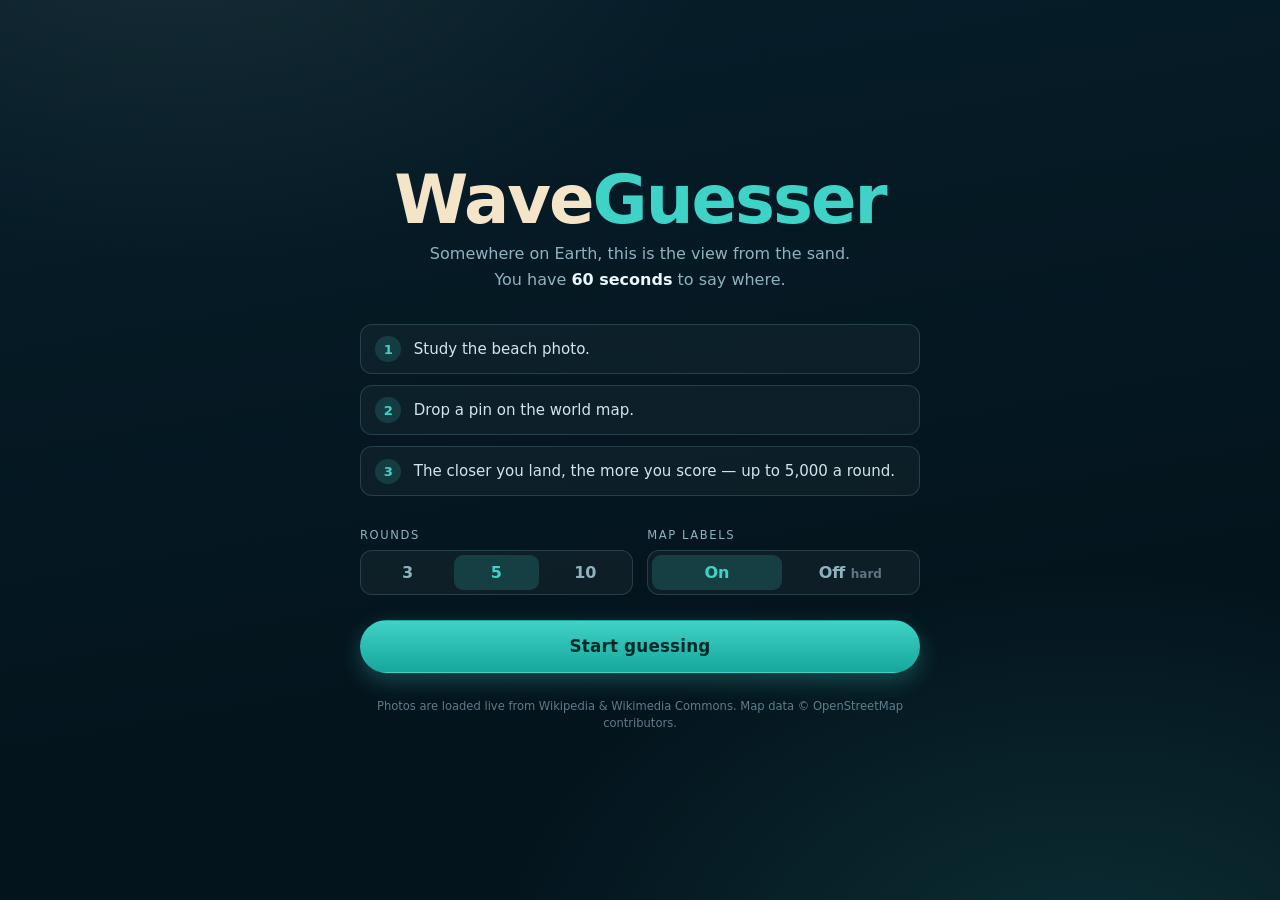
==== index.html @ 9c3c90b6 "Add Wave Guesser, a beach geo-guessing game A static site that shows a photo of a beach somewhere in" ====
<!doctype html>
<html lang="en">
<head>
<meta charset="utf-8">
<meta name="viewport" content="width=device-width, initial-scale=1, viewport-fit=cover">
<title>Wave Guesser — guess the beach</title>
<meta name="description" content="A geo-guessing game for beaches. You get a photo of a beach somewhere in the world and 60 seconds to drop a pin on the map.">
<meta name="theme-color" content="#04141d">
<link rel="icon" href="data:image/svg+xml,<svg xmlns='http://www.w3.org/2000/svg' viewBox='0 0 100 100'><text y='.9em' font-size='90'>🏖️</text></svg>">
<link rel="stylesheet" href="vendor/leaflet/leaflet.css">
<link rel="stylesheet" href="assets/css/style.css">
</head>
<body>

<!-- ─────────────────────────  START  ───────────────────────── -->
<section class="screen screen--start is-active" id="screen-start">
  <div class="start-card">
    <h1 class="logo">Wave<span>Guesser</span></h1>
    <p class="tagline">Somewhere on Earth, this is the view from the sand.<br>You have <strong>60 seconds</strong> to say where.</p>

    <ol class="how">
      <li><span>1</span> Study the beach photo.</li>
      <li><span>2</span> Drop a pin on the world map.</li>
      <li><span>3</span> The closer you land, the more you score — up to 5,000 a round.</li>
    </ol>

    <div class="options">
      <fieldset class="opt">
        <legend>Rounds</legend>
        <div class="segmented" role="radiogroup" aria-label="Number of rounds">
          <button type="button" role="radio" class="seg" data-rounds="3">3</button>
          <button type="button" role="radio" class="seg is-on" data-rounds="5" aria-checked="true">5</button>
          <button type="button" role="radio" class="seg" data-rounds="10">10</button>
        </div>
      </fieldset>

      <fieldset class="opt">
        <legend>Map labels</legend>
        <div class="segmented" role="radiogroup" aria-label="Map difficulty">
          <button type="button" role="radio" class="seg is-on" data-labels="on" aria-checked="true">On</button>
          <button type="button" role="radio" class="seg" data-labels="off">Off <em>hard</em></button>
        </div>
      </fieldset>
    </div>

    <button class="btn btn--primary btn--big" id="btn-play">Start guessing</button>
    <p class="best" id="best-line" hidden></p>
    <p class="credit-note">Photos are loaded live from Wikipedia &amp; Wikimedia Commons. Map data © OpenStreetMap contributors.</p>
  </div>
</section>

<!-- ────────────────────────  LOADING  ──────────────────────── -->
<section class="screen screen--loading" id="screen-loading">
  <div class="loading-card">
    <div class="waves" aria-hidden="true"><span></span><span></span><span></span></div>
    <h2 id="loading-title">Scouting beaches…</h2>
    <div class="bar"><div class="bar__fill" id="load-bar"></div></div>
    <p class="muted" id="load-status">Contacting Wikimedia…</p>
    <button class="btn btn--ghost" id="btn-load-cancel">Cancel</button>
  </div>
</section>

<!-- ──────────────────────────  PLAY  ───────────────────────── -->
<section class="screen screen--play" id="screen-play">
  <div class="stage">
    <img class="stage__img" id="photo" alt="Photograph of a beach you have to identify">
    <div class="stage__scrim"></div>

    <div class="photo-nav" id="photo-nav" hidden>
      <button class="iconbtn" id="photo-prev" aria-label="Previous photo of this beach">‹</button>
      <span id="photo-count">1 / 1</span>
      <button class="iconbtn" id="photo-next" aria-label="Next photo of this beach">›</button>
    </div>

    <p class="photo-credit" id="photo-credit"></p>
  </div>

  <header class="hud">
    <div class="hud__pill" id="round-pill">Round 1 / 5</div>
    <div class="timer" id="timer" role="timer" aria-live="off">
      <svg viewBox="0 0 44 44" aria-hidden="true">
        <circle class="timer__track" cx="22" cy="22" r="19"></circle>
        <circle class="timer__ring" id="timer-ring" cx="22" cy="22" r="19"></circle>
      </svg>
      <span id="timer-num">60</span>
    </div>
    <div class="hud__pill hud__pill--score">Score <b id="score-total">0</b></div>
  </header>

  <div class="mappanel" id="mappanel">
    <button class="mappanel__grip" id="map-toggle" aria-label="Expand map" aria-expanded="false"></button>
    <div class="mappanel__map" id="guess-map"></div>
    <div class="mappanel__foot">
      <p class="hint" id="guess-hint">Click the map to place your pin</p>
      <button class="btn btn--primary" id="btn-guess" disabled>Guess</button>
    </div>
  </div>
</section>

<!-- ─────────────────────────  REVEAL  ──────────────────────── -->
<section class="screen screen--reveal" id="screen-reveal">
  <div class="reveal-map" id="result-map"></div>
  <div class="reveal-card">
    <div class="reveal-head">
      <p class="reveal-eyebrow" id="reveal-eyebrow">Round 1</p>
      <h2 id="reveal-name">Beach</h2>
      <p class="reveal-country" id="reveal-country"></p>
    </div>
    <img class="reveal-thumb" id="reveal-thumb" alt="" hidden>
    <div class="reveal-stats">
      <div><b id="reveal-points">0</b><span>points</span></div>
      <div><b id="reveal-distance">—</b><span>away</span></div>
    </div>
    <p class="reveal-fact" id="reveal-fact"></p>
    <p class="reveal-credit" id="reveal-credit"></p>
    <button class="btn btn--primary btn--big" id="btn-next">Next round</button>
  </div>
</section>

<!-- ─────────────────────────  FINAL  ───────────────────────── -->
<section class="screen screen--final" id="screen-final">
  <div class="final-card">
    <p class="reveal-eyebrow">Final score</p>
    <h2 class="final-score"><b id="final-points">0</b><span id="final-max">/ 25,000</span></h2>
    <p class="final-rank" id="final-rank"></p>
    <ul class="breakdown" id="breakdown"></ul>
    <div class="final-actions">
      <button class="btn btn--primary btn--big" id="btn-again">Play again</button>
      <button class="btn btn--ghost" id="btn-home">Change settings</button>
    </div>
  </div>
</section>

<!-- ─────────────────────────  ERROR  ───────────────────────── -->
<div class="toast" id="toast" hidden></div>

<script src="vendor/leaflet/leaflet.js"></script>
<script src="assets/js/beaches.js"></script>
<script src="assets/js/photos.js"></script>
<script src="assets/js/game.js"></script>
</body>
</html>
---- vendor/leaflet/leaflet.css ----
/* required styles */

.leaflet-pane,
.leaflet-tile,
.leaflet-marker-icon,
.leaflet-marker-shadow,
.leaflet-tile-container,
.leaflet-pane > svg,
.leaflet-pane > canvas,
.leaflet-zoom-box,
.leaflet-image-layer,
.leaflet-layer {
	position: absolute;
	left: 0;
	top: 0;
	}
.leaflet-container {
	overflow: hidden;
	}
.leaflet-tile,
.leaflet-marker-icon,
.leaflet-marker-shadow {
	-webkit-user-select: none;
	   -moz-user-select: none;
	        user-select: none;
	  -webkit-user-drag: none;
	}
/* Prevents IE11 from highlighting tiles in blue */
.leaflet-tile::selection {
	background: transparent;
}
/* Safari renders non-retina tile on retina better with this, but Chrome is worse */
.leaflet-safari .leaflet-tile {
	image-rendering: -webkit-optimize-contrast;
	}
/* hack that prevents hw layers "stretching" when loading new tiles */
.leaflet-safari .leaflet-tile-container {
	width: 1600px;
	height: 1600px;
	-webkit-transform-origin: 0 0;
	}
.leaflet-marker-icon,
.leaflet-marker-shadow {
	display: block;
	}
/* .leaflet-container svg: reset svg max-width decleration shipped in Joomla! (joomla.org) 3.x */
/* .leaflet-container img: map is broken in FF if you have max-width: 100% on tiles */
.leaflet-container .leaflet-overlay-pane svg {
	max-width: none !important;
	max-height: none !important;
	}
.leaflet-container .leaflet-marker-pane img,
.leaflet-container .leaflet-shadow-pane img,
.leaflet-container .leaflet-tile-pane img,
.leaflet-container img.leaflet-image-layer,
.leaflet-container .leaflet-tile {
	max-width: none !important;
	max-height: none !important;
	width: auto;
	padding: 0;
	}

.leaflet-container img.leaflet-tile {
	/* See: https://bugs.chromium.org/p/chromium/issues/detail?id=600120 */
	mix-blend-mode: plus-lighter;
}

.leaflet-container.leaflet-touch-zoom {
	-ms-touch-action: pan-x pan-y;
	touch-action: pan-x pan-y;
	}
.leaflet-container.leaflet-touch-drag {
	-ms-touch-action: pinch-zoom;
	/* Fallback for FF which doesn't support pinch-zoom */
	touch-action: none;
	touch-action: pinch-zoom;
}
.leaflet-container.leaflet-touch-drag.leaflet-touch-zoom {
	-ms-touch-action: none;
	touch-action: none;
}
.leaflet-container {
	-webkit-tap-highlight-color: transparent;
}
.leaflet-container a {
	-webkit-tap-highlight-color: rgba(51, 181, 229, 0.4);
}
.leaflet-tile {
	filter: inherit;
	visibility: hidden;
	}
.leaflet-tile-loaded {
	visibility: inherit;
	}
.leaflet-zoom-box {
	width: 0;
	height: 0;
	-moz-box-sizing: border-box;
	     box-sizing: border-box;
	z-index: 800;
	}
/* workaround for https://bugzilla.mozilla.org/show_bug.cgi?id=888319 */
.leaflet-overlay-pane svg {
	-moz-user-select: none;
	}

.leaflet-pane         { z-index: 400; }

.leaflet-tile-pane    { z-index: 200; }
.leaflet-overlay-pane { z-index: 400; }
.leaflet-shadow-pane  { z-index: 500; }
.leaflet-marker-pane  { z-index: 600; }
.leaflet-tooltip-pane   { z-index: 650; }
.leaflet-popup-pane   { z-index: 700; }

.leaflet-map-pane canvas { z-index: 100; }
.leaflet-map-pane svg    { z-index: 200; }

.leaflet-vml-shape {
	width: 1px;
	height: 1px;
	}
.lvml {
	behavior: url(#default#VML);
	display: inline-block;
	position: absolute;
	}


/* control positioning */

.leaflet-control {
	position: relative;
	z-index: 800;
	pointer-events: visiblePainted; /* IE 9-10 doesn't have auto */
	pointer-events: auto;
	}
.leaflet-top,
.leaflet-bottom {
	position: absolute;
	z-index: 1000;
	pointer-events: none;
	}
.leaflet-top {
	top: 0;
	}
.leaflet-right {
	right: 0;
	}
.leaflet-bottom {
	bottom: 0;
	}
.leaflet-left {
	left: 0;
	}
.leaflet-control {
	float: left;
	clear: both;
	}
.leaflet-right .leaflet-control {
	float: right;
	}
.leaflet-top .leaflet-control {
	margin-top: 10px;
	}
.leaflet-bottom .leaflet-control {
	margin-bottom: 10px;
	}
.leaflet-left .leaflet-control {
	margin-left: 10px;
	}
.leaflet-right .leaflet-control {
	margin-right: 10px;
	}


/* zoom and fade animations */

.leaflet-fade-anim .leaflet-popup {
	opacity: 0;
	-webkit-transition: opacity 0.2s linear;
	   -moz-transition: opacity 0.2s linear;
	        transition: opacity 0.2s linear;
	}
.leaflet-fade-anim .leaflet-map-pane .leaflet-popup {
	opacity: 1;
	}
.leaflet-zoom-animated {
	-webkit-transform-origin: 0 0;
	    -ms-transform-origin: 0 0;
	        transform-origin: 0 0;
	}
svg.leaflet-zoom-animated {
	will-change: transform;
}

.leaflet-zoom-anim .leaflet-zoom-animated {
	-webkit-transition: -webkit-transform 0.25s cubic-bezier(0,0,0.25,1);
	   -moz-transition:    -moz-transform 0.25s cubic-bezier(0,0,0.25,1);
	        transition:         transform 0.25s cubic-bezier(0,0,0.25,1);
	}
.leaflet-zoom-anim .leaflet-tile,
.leaflet-pan-anim .leaflet-tile {
	-webkit-transition: none;
	   -moz-transition: none;
	        transition: none;
	}

.leaflet-zoom-anim .leaflet-zoom-hide {
	visibility: hidden;
	}


/* cursors */

.leaflet-interactive {
	cursor: pointer;
	}
.leaflet-grab {
	cursor: -webkit-grab;
	cursor:    -moz-grab;
	cursor:         grab;
	}
.leaflet-crosshair,
.leaflet-crosshair .leaflet-interactive {
	cursor: crosshair;
	}
.leaflet-popup-pane,
.leaflet-control {
	cursor: auto;
	}
.leaflet-dragging .leaflet-grab,
.leaflet-dragging .leaflet-grab .leaflet-interactive,
.leaflet-dragging .leaflet-marker-draggable {
	cursor: move;
	cursor: -webkit-grabbing;
	cursor:    -moz-grabbing;
	cursor:         grabbing;
	}

/* marker & overlays interactivity */
.leaflet-marker-icon,
.leaflet-marker-shadow,
.leaflet-image-layer,
.leaflet-pane > svg path,
.leaflet-tile-container {
	pointer-events: none;
	}

.leaflet-marker-icon.leaflet-interactive,
.leaflet-image-layer.leaflet-interactive,
.leaflet-pane > svg path.leaflet-interactive,
svg.leaflet-image-layer.leaflet-interactive path {
	pointer-events: visiblePainted; /* IE 9-10 doesn't have auto */
	pointer-events: auto;
	}

/* visual tweaks */

.leaflet-container {
	background: #ddd;
	outline-offset: 1px;
	}
.leaflet-container a {
	color: #0078A8;
	}
.leaflet-zoom-box {
	border: 2px dotted #38f;
	background: rgba(255,255,255,0.5);
	}


/* general typography */
.leaflet-container {
	font-family: "Helvetica Neue", Arial, Helvetica, sans-serif;
	font-size: 12px;
	font-size: 0.75rem;
	line-height: 1.5;
	}


/* general toolbar styles */

.leaflet-bar {
	box-shadow: 0 1px 5px rgba(0,0,0,0.65);
	border-radius: 4px;
	}
.leaflet-bar a {
	background-color: #fff;
	border-bottom: 1px solid #ccc;
	width: 26px;
	height: 26px;
	line-height: 26px;
	display: block;
	text-align: center;
	text-decoration: none;
	color: black;
	}
.leaflet-bar a,
.leaflet-control-layers-toggle {
	background-position: 50% 50%;
	background-repeat: no-repeat;
	display: block;
	}
.leaflet-bar a:hover,
.leaflet-bar a:focus {
	background-color: #f4f4f4;
	}
.leaflet-bar a:first-child {
	border-top-left-radius: 4px;
	border-top-right-radius: 4px;
	}
.leaflet-bar a:last-child {
	border-bottom-left-radius: 4px;
	border-bottom-right-radius: 4px;
	border-bottom: none;
	}
.leaflet-bar a.leaflet-disabled {
	cursor: default;
	background-color: #f4f4f4;
	color: #bbb;
	}

.leaflet-touch .leaflet-bar a {
	width: 30px;
	height: 30px;
	line-height: 30px;
	}
.leaflet-touch .leaflet-bar a:first-child {
	border-top-left-radius: 2px;
	border-top-right-radius: 2px;
	}
.leaflet-touch .leaflet-bar a:last-child {
	border-bottom-left-radius: 2px;
	border-bottom-right-radius: 2px;
	}

/* zoom control */

.leaflet-control-zoom-in,
.leaflet-control-zoom-out {
	font: bold 18px 'Lucida Console', Monaco, monospace;
	text-indent: 1px;
	}

.leaflet-touch .leaflet-control-zoom-in, .leaflet-touch .leaflet-control-zoom-out  {
	font-size: 22px;
	}


/* layers control */

.leaflet-control-layers {
	box-shadow: 0 1px 5px rgba(0,0,0,0.4);
	background: #fff;
	border-radius: 5px;
	}
.leaflet-control-layers-toggle {
	background-image: url(images/layers.png);
	width: 36px;
	height: 36px;
	}
.leaflet-retina .leaflet-control-layers-toggle {
	background-image: url(images/layers-2x.png);
	background-size: 26px 26px;
	}
.leaflet-touch .leaflet-control-layers-toggle {
	width: 44px;
	height: 44px;
	}
.leaflet-control-layers .leaflet-control-layers-list,
.leaflet-control-layers-expanded .leaflet-control-layers-toggle {
	display: none;
	}
.leaflet-control-layers-expanded .leaflet-control-layers-list {
	display: block;
	position: relative;
	}
.leaflet-control-layers-expanded {
	padding: 6px 10px 6px 6px;
	color: #333;
	background: #fff;
	}
.leaflet-control-layers-scrollbar {
	overflow-y: scroll;
	overflow-x: hidden;
	padding-right: 5px;
	}
.leaflet-control-layers-selector {
	margin-top: 2px;
	position: relative;
	top: 1px;
	}
.leaflet-control-layers label {
	display: block;
	font-size: 13px;
	font-size: 1.08333em;
	}
.leaflet-control-layers-separator {
	height: 0;
	border-top: 1px solid #ddd;
	margin: 5px -10px 5px -6px;
	}

/* Default icon URLs */
.leaflet-default-icon-path { /* used only in path-guessing heuristic, see L.Icon.Default */
	background-image: url(images/marker-icon.png);
	}


/* attribution and scale controls */

.leaflet-container .leaflet-control-attribution {
	background: #fff;
	background: rgba(255, 255, 255, 0.8);
	margin: 0;
	}
.leaflet-control-attribution,
.leaflet-control-scale-line {
	padding: 0 5px;
	color: #333;
	line-height: 1.4;
	}
.leaflet-control-attribution a {
	text-decoration: none;
	}
.leaflet-control-attribution a:hover,
.leaflet-control-attribution a:focus {
	text-decoration: underline;
	}
.leaflet-attribution-flag {
	display: inline !important;
	vertical-align: baseline !important;
	width: 1em;
	height: 0.6669em;
	}
.leaflet-left .leaflet-control-scale {
	margin-left: 5px;
	}
.leaflet-bottom .leaflet-control-scale {
	margin-bottom: 5px;
	}
.leaflet-control-scale-line {
	border: 2px solid #777;
	border-top: none;
	line-height: 1.1;
	padding: 2px 5px 1px;
	white-space: nowrap;
	-moz-box-sizing: border-box;
	     box-sizing: border-box;
	background: rgba(255, 255, 255, 0.8);
	text-shadow: 1px 1px #fff;
	}
.leaflet-control-scale-line:not(:first-child) {
	border-top: 2px solid #777;
	border-bottom: none;
	margin-top: -2px;
	}
.leaflet-control-scale-line:not(:first-child):not(:last-child) {
	border-bottom: 2px solid #777;
	}

.leaflet-touch .leaflet-control-attribution,
.leaflet-touch .leaflet-control-layers,
.leaflet-touch .leaflet-bar {
	box-shadow: none;
	}
.leaflet-touch .leaflet-control-layers,
.leaflet-touch .leaflet-bar {
	border: 2px solid rgba(0,0,0,0.2);
	background-clip: padding-box;
	}


/* popup */

.leaflet-popup {
	position: absolute;
	text-align: center;
	margin-bottom: 20px;
	}
.leaflet-popup-content-wrapper {
	padding: 1px;
	text-align: left;
	border-radius: 12px;
	}
.leaflet-popup-content {
	margin: 13px 24px 13px 20px;
	line-height: 1.3;
	font-size: 13px;
	font-size: 1.08333em;
	min-height: 1px;
	}
.leaflet-popup-content p {
	margin: 17px 0;
	margin: 1.3em 0;
	}
.leaflet-popup-tip-container {
	width: 40px;
	height: 20px;
	position: absolute;
	left: 50%;
	margin-top: -1px;
	margin-left: -20px;
	overflow: hidden;
	pointer-events: none;
	}
.leaflet-popup-tip {
	width: 17px;
	height: 17px;
	padding: 1px;

	margin: -10px auto 0;
	pointer-events: auto;

	-webkit-transform: rotate(45deg);
	   -moz-transform: rotate(45deg);
	    -ms-transform: rotate(45deg);
	        transform: rotate(45deg);
	}
.leaflet-popup-content-wrapper,
.leaflet-popup-tip {
	background: white;
	color: #333;
	box-shadow: 0 3px 14px rgba(0,0,0,0.4);
	}
.leaflet-container a.leaflet-popup-close-button {
	position: absolute;
	top: 0;
	right: 0;
	border: none;
	text-align: center;
	width: 24px;
	height: 24px;
	font: 16px/24px Tahoma, Verdana, sans-serif;
	color: #757575;
	text-decoration: none;
	background: transparent;
	}
.leaflet-container a.leaflet-popup-close-button:hover,
.leaflet-container a.leaflet-popup-close-button:focus {
	color: #585858;
	}
.leaflet-popup-scrolled {
	overflow: auto;
	}

.leaflet-oldie .leaflet-popup-content-wrapper {
	-ms-zoom: 1;
	}
.leaflet-oldie .leaflet-popup-tip {
	width: 24px;
	margin: 0 auto;

	-ms-filter: "progid:DXImageTransform.Microsoft.Matrix(M11=0.70710678, M12=0.70710678, M21=-0.70710678, M22=0.70710678)";
	filter: progid:DXImageTransform.Microsoft.Matrix(M11=0.70710678, M12=0.70710678, M21=-0.70710678, M22=0.70710678);
	}

.leaflet-oldie .leaflet-control-zoom,
.leaflet-oldie .leaflet-control-layers,
.leaflet-oldie .leaflet-popup-content-wrapper,
.leaflet-oldie .leaflet-popup-tip {
	border: 1px solid #999;
	}


/* div icon */

.leaflet-div-icon {
	background: #fff;
	border: 1px solid #666;
	}


/* Tooltip */
/* Base styles for the element that has a tooltip */
.leaflet-tooltip {
	position: absolute;
	padding: 6px;
	background-color: #fff;
	border: 1px solid #fff;
	border-radius: 3px;
	color: #222;
	white-space: nowrap;
	-webkit-user-select: none;
	-moz-user-select: none;
	-ms-user-select: none;
	user-select: none;
	pointer-events: none;
	box-shadow: 0 1px 3px rgba(0,0,0,0.4);
	}
.leaflet-tooltip.leaflet-interactive {
	cursor: pointer;
	pointer-events: auto;
	}
.leaflet-tooltip-top:before,
.leaflet-tooltip-bottom:before,
.leaflet-tooltip-left:before,
.leaflet-tooltip-right:before {
	position: absolute;
	pointer-events: none;
	border: 6px solid transparent;
	background: transparent;
	content: "";
	}

/* Directions */

.leaflet-tooltip-bottom {
	margin-top: 6px;
}
.leaflet-tooltip-top {
	margin-top: -6px;
}
.leaflet-tooltip-bottom:before,
.leaflet-tooltip-top:before {
	left: 50%;
	margin-left: -6px;
	}
.leaflet-tooltip-top:before {
	bottom: 0;
	margin-bottom: -12px;
	border-top-color: #fff;
	}
.leaflet-tooltip-bottom:before {
	top: 0;
	margin-top: -12px;
	margin-left: -6px;
	border-bottom-color: #fff;
	}
.leaflet-tooltip-left {
	margin-left: -6px;
}
.leaflet-tooltip-right {
	margin-left: 6px;
}
.leaflet-tooltip-left:before,
.leaflet-tooltip-right:before {
	top: 50%;
	margin-top: -6px;
	}
.leaflet-tooltip-left:before {
	right: 0;
	margin-right: -12px;
	border-left-color: #fff;
	}
.leaflet-tooltip-right:before {
	left: 0;
	margin-left: -12px;
	border-right-color: #fff;
	}

/* Printing */

@media print {
	/* Prevent printers from removing background-images of controls. */
	.leaflet-control {
		-webkit-print-color-adjust: exact;
		print-color-adjust: exact;
		}
	}
---- assets/css/style.css ----
/* ============================================================
   Wave Guesser
   ============================================================ */

:root {
  --deep:        #04141d;
  --deep-2:      #08212e;
  --panel:       rgba(6, 26, 36, 0.82);
  --panel-solid: #0a2634;
  --line:        rgba(148, 214, 226, 0.18);
  --sand:        #f4e4c8;
  --foam:        #eaf7fa;
  --surf:        #3fd2c7;
  --surf-deep:   #17a79c;
  --coral:       #ff7a59;
  --amber:       #ffc24b;
  --muted:       #8fb2bf;

  --radius:      16px;
  --shadow:      0 18px 48px rgba(0, 0, 0, 0.45);
  --font:        "Avenir Next", "Segoe UI", system-ui, -apple-system, sans-serif;
}

* { box-sizing: border-box; }

html, body {
  height: 100%;
  margin: 0;
  background: var(--deep);
  color: var(--foam);
  font-family: var(--font);
  -webkit-font-smoothing: antialiased;
  overscroll-behavior: none;
}

button { font: inherit; color: inherit; }

/* ---------- screens ---------- */

.screen {
  position: fixed;
  inset: 0;
  display: none;
  overflow: hidden;
}
.screen.is-active { display: block; }
.screen--start.is-active,
.screen--loading.is-active,
.screen--final.is-active { display: grid; place-items: center; overflow-y: auto; }

/* ---------- shared bits ---------- */

.btn {
  border: 1px solid transparent;
  border-radius: 999px;
  padding: 0.7rem 1.4rem;
  font-weight: 650;
  letter-spacing: 0.01em;
  cursor: pointer;
  transition: transform 0.12s ease, background 0.18s ease, opacity 0.18s ease;
}
.btn:active { transform: translateY(1px) scale(0.99); }
.btn--primary {
  background: linear-gradient(180deg, var(--surf), var(--surf-deep));
  color: #032a2a;
  box-shadow: 0 8px 22px rgba(63, 210, 199, 0.28);
}
.btn--primary:disabled {
  background: rgba(143, 178, 191, 0.18);
  color: var(--muted);
  box-shadow: none;
  cursor: not-allowed;
}
.btn--ghost {
  background: transparent;
  border-color: var(--line);
  color: var(--muted);
}
.btn--ghost:hover { color: var(--foam); border-color: var(--surf); }
.btn--big { padding: 0.95rem 2.2rem; font-size: 1.05rem; width: 100%; }

.muted { color: var(--muted); }

.reveal-eyebrow {
  margin: 0;
  text-transform: uppercase;
  letter-spacing: 0.16em;
  font-size: 0.7rem;
  color: var(--surf);
  font-weight: 700;
}

/* ============================================================
   START
   ============================================================ */

.screen--start {
  background:
    radial-gradient(900px 600px at 15% -10%, rgba(244, 228, 200, 0.07) 0%, transparent 60%),
    radial-gradient(1000px 700px at 85% 110%, rgba(63, 210, 199, 0.14) 0%, transparent 60%),
    linear-gradient(170deg, #061e2a, var(--deep) 70%);
  padding: 2rem 1.25rem;
}

.start-card {
  width: min(560px, 100%);
  text-align: center;
}

.logo {
  margin: 0 0 0.4rem;
  font-size: clamp(2.6rem, 9vw, 4.2rem);
  font-weight: 800;
  letter-spacing: -0.03em;
  line-height: 1;
  color: var(--sand);
}
.logo span { color: var(--surf); }

.tagline {
  margin: 0 0 2rem;
  color: var(--muted);
  line-height: 1.6;
}
.tagline strong { color: var(--foam); }

.how {
  list-style: none;
  margin: 0 0 2rem;
  padding: 0;
  text-align: left;
  display: grid;
  gap: 0.7rem;
}
.how li {
  display: flex;
  align-items: center;
  gap: 0.8rem;
  background: rgba(255, 255, 255, 0.035);
  border: 1px solid var(--line);
  border-radius: 12px;
  padding: 0.7rem 0.9rem;
  font-size: 0.94rem;
  color: #cfe6ec;
}
.how span {
  flex: 0 0 1.6rem;
  height: 1.6rem;
  display: grid;
  place-items: center;
  border-radius: 50%;
  background: rgba(63, 210, 199, 0.16);
  color: var(--surf);
  font-weight: 700;
  font-size: 0.82rem;
}

.options {
  display: flex;
  gap: 0.9rem;
  margin-bottom: 1.6rem;
  flex-wrap: wrap;
}
.opt {
  flex: 1 1 180px;
  border: 0;
  padding: 0;
  margin: 0;
  text-align: left;
}
.opt legend {
  padding: 0 0 0.45rem;
  font-size: 0.72rem;
  text-transform: uppercase;
  letter-spacing: 0.14em;
  color: var(--muted);
}
.segmented {
  display: flex;
  background: rgba(255, 255, 255, 0.04);
  border: 1px solid var(--line);
  border-radius: 12px;
  padding: 4px;
  gap: 4px;
}
.seg {
  flex: 1;
  border: 0;
  background: transparent;
  color: var(--muted);
  border-radius: 9px;
  padding: 0.5rem 0.3rem;
  cursor: pointer;
  font-weight: 650;
  transition: background 0.15s, color 0.15s;
}
.seg em { font-style: normal; opacity: 0.6; font-size: 0.75em; }
.seg:hover { color: var(--foam); }
.seg.is-on {
  background: rgba(63, 210, 199, 0.18);
  color: var(--surf);
}

.best { margin: 1rem 0 0; color: var(--sand); font-size: 0.9rem; }
.credit-note {
  margin: 1.6rem 0 0;
  font-size: 0.72rem;
  color: rgba(143, 178, 191, 0.65);
  line-height: 1.5;
}

/* ============================================================
   LOADING
   ============================================================ */

.screen--loading { background: linear-gradient(170deg, #061e2a, var(--deep) 70%); }
.loading-card { width: min(420px, 88vw); text-align: center; }
.loading-card h2 { margin: 1.4rem 0 1.2rem; font-weight: 650; font-size: 1.3rem; }

.waves { display: flex; justify-content: center; gap: 8px; height: 34px; align-items: flex-end; }
.waves span {
  width: 8px;
  border-radius: 4px;
  background: var(--surf);
  animation: swell 1.1s ease-in-out infinite;
}
.waves span:nth-child(2) { animation-delay: 0.15s; background: var(--sand); }
.waves span:nth-child(3) { animation-delay: 0.3s; }
@keyframes swell { 0%, 100% { height: 10px; opacity: 0.5; } 50% { height: 32px; opacity: 1; } }

.bar {
  height: 6px;
  border-radius: 3px;
  background: rgba(255, 255, 255, 0.08);
  overflow: hidden;
}
.bar__fill {
  height: 100%;
  width: 0%;
  border-radius: 3px;
  background: linear-gradient(90deg, var(--surf), var(--sand));
  transition: width 0.35s ease;
}
#load-status { margin: 0.8rem 0 1.6rem; font-size: 0.85rem; min-height: 1.2em; }

/* ============================================================
   PLAY
   ============================================================ */

.stage { position: absolute; inset: 0; background: #000; }
.stage__img {
  width: 100%;
  height: 100%;
  object-fit: cover;
  display: block;
  animation: fade 0.5s ease;
}
@keyframes fade { from { opacity: 0; } to { opacity: 1; } }
.stage__scrim {
  position: absolute;
  inset: 0;
  pointer-events: none;
  background:
    linear-gradient(180deg, rgba(4, 20, 29, 0.75) 0%, transparent 22%),
    linear-gradient(0deg, rgba(4, 20, 29, 0.7) 0%, transparent 26%);
}

.photo-credit {
  position: absolute;
  left: 1rem;
  bottom: 0.85rem;
  margin: 0;
  max-width: min(46ch, 34vw);
  font-size: 0.68rem;
  line-height: 1.45;
  color: rgba(234, 247, 250, 0.62);
  text-shadow: 0 1px 3px rgba(0, 0, 0, 0.8);
}
.photo-credit a { color: inherit; }

.photo-nav {
  position: absolute;
  left: 50%;
  bottom: 1.1rem;
  transform: translateX(-50%);
  display: flex;
  align-items: center;
  gap: 0.4rem;
  background: var(--panel);
  backdrop-filter: blur(10px);
  border: 1px solid var(--line);
  border-radius: 999px;
  padding: 0.25rem 0.5rem;
  font-size: 0.78rem;
  color: var(--muted);
}
.iconbtn {
  border: 0;
  background: transparent;
  color: var(--foam);
  cursor: pointer;
  font-size: 1.2rem;
  line-height: 1;
  padding: 0.2rem 0.55rem;
  border-radius: 999px;
}
.iconbtn:hover { background: rgba(255, 255, 255, 0.1); }

/* ---------- HUD ---------- */

.hud {
  position: absolute;
  top: 0;
  left: 0;
  right: 0;
  padding: max(0.9rem, env(safe-area-inset-top)) 1rem 0;
  display: flex;
  align-items: flex-start;
  justify-content: space-between;
  gap: 0.6rem;
  pointer-events: none;
}
.hud__pill {
  background: var(--panel);
  backdrop-filter: blur(10px);
  border: 1px solid var(--line);
  border-radius: 999px;
  padding: 0.5rem 0.95rem;
  font-size: 0.82rem;
  font-weight: 600;
  letter-spacing: 0.02em;
  white-space: nowrap;
}
.hud__pill--score b { color: var(--sand); margin-left: 0.25rem; }

.timer {
  position: relative;
  width: 62px;
  height: 62px;
  display: grid;
  place-items: center;
  flex: 0 0 auto;
}
.timer svg { position: absolute; inset: 0; width: 100%; height: 100%; transform: rotate(-90deg); }
.timer circle { fill: rgba(6, 26, 36, 0.78); stroke-width: 3.5; }
.timer__track { stroke: rgba(148, 214, 226, 0.18); }
.timer__ring {
  fill: none;
  stroke: var(--surf);
  stroke-linecap: round;
  stroke-dasharray: 119.38;
  stroke-dashoffset: 0;
  transition: stroke-dashoffset 0.22s linear, stroke 0.4s ease;
}
.timer span {
  position: relative;
  font-variant-numeric: tabular-nums;
  font-weight: 700;
  font-size: 1.15rem;
}
.timer.is-warn .timer__ring { stroke: var(--amber); }
.timer.is-warn span { color: var(--amber); }
.timer.is-urgent .timer__ring { stroke: var(--coral); }
.timer.is-urgent span { color: var(--coral); }
.timer.is-urgent { animation: pulse 1s ease-in-out infinite; }
@keyframes pulse { 50% { transform: scale(1.08); } }

/* ---------- map panel ---------- */

.mappanel {
  position: absolute;
  right: 1rem;
  bottom: 1rem;
  width: 380px;
  height: 300px;
  background: var(--panel-solid);
  border: 1px solid var(--line);
  border-radius: var(--radius);
  box-shadow: var(--shadow);
  overflow: hidden;
  display: flex;
  flex-direction: column;
  opacity: 0.9;
  transition: width 0.28s cubic-bezier(0.2, 0.8, 0.2, 1),
              height 0.28s cubic-bezier(0.2, 0.8, 0.2, 1),
              opacity 0.2s ease;
}
.mappanel:hover,
.mappanel:focus-within,
.mappanel.is-open { opacity: 1; }
.mappanel.is-open {
  width: min(62vw, 900px);
  height: min(74vh, 680px);
}

.mappanel__grip {
  position: absolute;
  top: 6px;
  right: 6px;
  z-index: 500;
  width: 30px;
  height: 30px;
  border-radius: 8px;
  border: 1px solid var(--line);
  background: rgba(6, 26, 36, 0.9);
  cursor: pointer;
  display: grid;
  place-items: center;
}
.mappanel__grip::before {
  content: "⤢";
  font-size: 0.95rem;
  color: var(--foam);
}
.mappanel.is-open .mappanel__grip::before { content: "⤡"; }

.mappanel__map { flex: 1; min-height: 0; }

.mappanel__foot {
  display: flex;
  align-items: center;
  gap: 0.6rem;
  padding: 0.6rem 0.7rem;
  border-top: 1px solid var(--line);
  background: rgba(4, 20, 29, 0.6);
}
.hint { flex: 1; margin: 0; font-size: 0.78rem; color: var(--muted); }
.mappanel__foot .btn { padding: 0.55rem 1.3rem; }

/* ============================================================
   REVEAL
   ============================================================ */

.screen--reveal.is-active { display: grid; grid-template-columns: 1fr min(400px, 34vw); }
.reveal-map { height: 100%; background: var(--deep-2); }
.reveal-card {
  background: var(--panel-solid);
  border-left: 1px solid var(--line);
  padding: clamp(1.4rem, 3vw, 2.2rem);
  display: flex;
  flex-direction: column;
  gap: 1.1rem;
  overflow-y: auto;
}
.reveal-head h2 { margin: 0.35rem 0 0.2rem; font-size: clamp(1.5rem, 2.6vw, 2rem); line-height: 1.15; }
.reveal-country { margin: 0; color: var(--muted); font-size: 0.95rem; }

.reveal-thumb {
  width: 100%;
  aspect-ratio: 16 / 10;
  object-fit: cover;
  border-radius: 12px;
  border: 1px solid var(--line);
  display: block;
}

.reveal-stats {
  display: grid;
  grid-template-columns: 1fr 1fr;
  gap: 0.7rem;
}
.reveal-stats div {
  background: rgba(255, 255, 255, 0.04);
  border: 1px solid var(--line);
  border-radius: 12px;
  padding: 0.85rem 0.9rem;
}
.reveal-stats b {
  display: block;
  font-size: clamp(1.15rem, 2.2vw, 1.5rem);
  white-space: nowrap;
  color: var(--sand);
  font-variant-numeric: tabular-nums;
  line-height: 1.1;
}
.reveal-stats span {
  font-size: 0.7rem;
  text-transform: uppercase;
  letter-spacing: 0.12em;
  color: var(--muted);
}
.reveal-fact {
  margin: 0;
  font-size: 0.92rem;
  line-height: 1.65;
  color: #cfe6ec;
  border-left: 2px solid var(--surf);
  padding-left: 0.85rem;
}
.reveal-credit {
  margin: 0;
  font-size: 0.68rem;
  line-height: 1.5;
  color: rgba(143, 178, 191, 0.7);
}
.reveal-credit a { color: var(--muted); }
.reveal-card .btn--big { margin-top: auto; }

/* ============================================================
   FINAL
   ============================================================ */

.screen--final { background: linear-gradient(170deg, #061e2a, var(--deep) 70%); padding: 2rem 1.25rem; }
.final-card { width: min(520px, 100%); text-align: center; }
.final-score { margin: 0.5rem 0 0.3rem; font-size: clamp(2.4rem, 8vw, 3.6rem); font-weight: 800; letter-spacing: -0.02em; }
.final-score b { color: var(--sand); }
.final-score span { color: var(--muted); font-size: 0.4em; font-weight: 600; margin-left: 0.35rem; }
.final-rank { margin: 0 0 1.6rem; color: var(--surf); font-weight: 650; }

.breakdown { list-style: none; margin: 0 0 1.8rem; padding: 0; display: grid; gap: 0.45rem; text-align: left; }
.breakdown li {
  display: grid;
  grid-template-columns: 1.6rem 1fr auto auto;
  align-items: center;
  gap: 0.7rem;
  background: rgba(255, 255, 255, 0.035);
  border: 1px solid var(--line);
  border-radius: 10px;
  padding: 0.6rem 0.8rem;
  font-size: 0.88rem;
}
.breakdown .n { color: var(--muted); font-variant-numeric: tabular-nums; }
.breakdown .d { color: var(--muted); font-size: 0.8rem; font-variant-numeric: tabular-nums; }
.breakdown .p { color: var(--sand); font-weight: 700; font-variant-numeric: tabular-nums; min-width: 4.2ch; text-align: right; }
.final-actions { display: grid; gap: 0.6rem; }

/* ============================================================
   MAP MARKERS + TOAST
   ============================================================ */

.leaflet-container { background: #0b2b3a; font-family: var(--font); }
.leaflet-control-attribution {
  background: rgba(4, 20, 29, 0.78) !important;
  color: var(--muted) !important;
  font-size: 10px !important;
}
.leaflet-control-attribution a { color: #9fd6e2 !important; }
.leaflet-bar a {
  background: var(--panel-solid) !important;
  color: var(--foam) !important;
  border-color: var(--line) !important;
}
.leaflet-bar a:hover { background: #10394c !important; }

.pin {
  width: 26px;
  height: 26px;
  border-radius: 50% 50% 50% 4px;
  transform: rotate(-45deg);
  border: 2.5px solid #fff;
  box-shadow: 0 4px 10px rgba(0, 0, 0, 0.5);
}
.pin--guess { background: var(--coral); }
.pin--truth { background: var(--surf); }

.toast {
  position: fixed;
  left: 50%;
  bottom: 2rem;
  transform: translateX(-50%);
  z-index: 9999;
  background: var(--panel-solid);
  border: 1px solid var(--coral);
  color: var(--foam);
  padding: 0.75rem 1.1rem;
  border-radius: 12px;
  box-shadow: var(--shadow);
  font-size: 0.88rem;
  max-width: min(90vw, 460px);
}

/* ============================================================
   SMALL SCREENS
   ============================================================ */

@media (max-width: 820px) {
  .stage { bottom: 46vh; }
  .stage__img { height: 100%; }

  .mappanel {
    right: 0;
    left: 0;
    bottom: 0;
    width: auto;
    height: 46vh;
    border-radius: var(--radius) var(--radius) 0 0;
    border-left: 0;
    border-right: 0;
    border-bottom: 0;
    opacity: 1;
    transition: height 0.28s cubic-bezier(0.2, 0.8, 0.2, 1);
  }
  .mappanel.is-open { width: auto; height: 82vh; }

  /* Stack the credit and the photo pager instead of letting them collide. */
  .photo-credit { left: 0.75rem; right: 0.75rem; bottom: 0.5rem; max-width: none; font-size: 0.62rem; }
  .photo-nav { bottom: 2.9rem; }

  .screen--reveal.is-active { grid-template-columns: 1fr; grid-template-rows: 38vh 1fr; }
  .reveal-card { border-left: 0; border-top: 1px solid var(--line); }
  .reveal-card .btn--big { margin-top: 0.6rem; }
  .reveal-thumb { aspect-ratio: 16 / 7; }

  .options { flex-direction: column; }
}

@media (prefers-reduced-motion: reduce) {
  *, *::before, *::after {
    animation-duration: 0.01ms !important;
    animation-iteration-count: 1 !important;
    transition-duration: 0.01ms !important;
  }
}
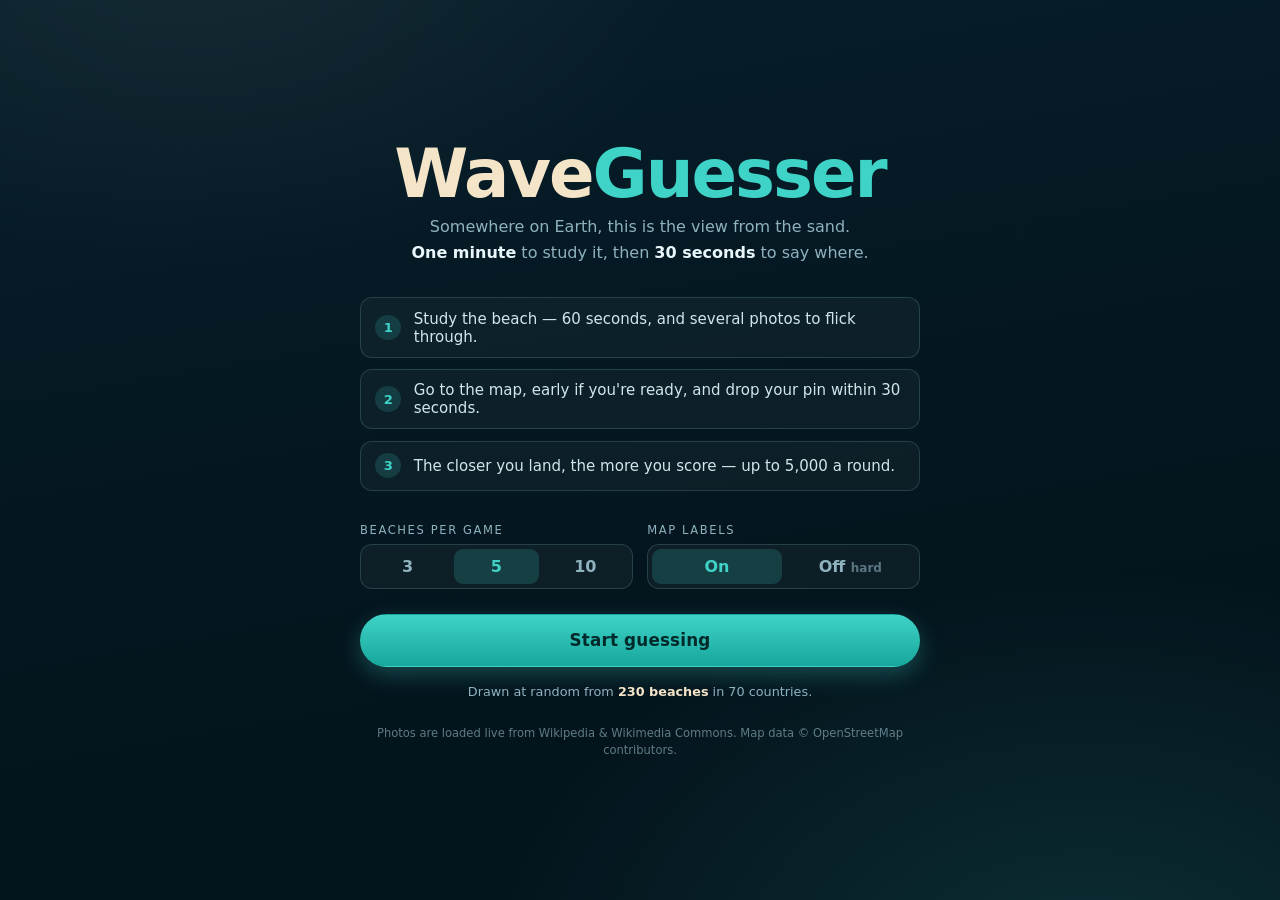
==== commit f6b18228: "Split rounds into look/guess phases, widen the pool to 230 beaches Rounds now run in two phases inst" ====
--- a/index.html
+++ b/index.html
@@ -16,17 +16,17 @@
 <section class="screen screen--start is-active" id="screen-start">
   <div class="start-card">
     <h1 class="logo">Wave<span>Guesser</span></h1>
-    <p class="tagline">Somewhere on Earth, this is the view from the sand.<br>You have <strong>60 seconds</strong> to say where.</p>
+    <p class="tagline">Somewhere on Earth, this is the view from the sand.<br><strong>One minute</strong> to study it, then <strong>30 seconds</strong> to say where.</p>
 
     <ol class="how">
-      <li><span>1</span> Study the beach photo.</li>
-      <li><span>2</span> Drop a pin on the world map.</li>
+      <li><span>1</span> Study the beach — 60 seconds, and several photos to flick through.</li>
+      <li><span>2</span> Go to the map, early if you're ready, and drop your pin within 30 seconds.</li>
       <li><span>3</span> The closer you land, the more you score — up to 5,000 a round.</li>
     </ol>
 
     <div class="options">
       <fieldset class="opt">
-        <legend>Rounds</legend>
+        <legend>Beaches per game</legend>
         <div class="segmented" role="radiogroup" aria-label="Number of rounds">
           <button type="button" role="radio" class="seg" data-rounds="3">3</button>
           <button type="button" role="radio" class="seg is-on" data-rounds="5" aria-checked="true">5</button>
@@ -45,6 +45,7 @@
 
     <button class="btn btn--primary btn--big" id="btn-play">Start guessing</button>
     <p class="best" id="best-line" hidden></p>
+    <p class="pool-note" id="pool-note"></p>
     <p class="credit-note">Photos are loaded live from Wikipedia &amp; Wikimedia Commons. Map data © OpenStreetMap contributors.</p>
   </div>
 </section>
@@ -72,17 +73,23 @@
       <button class="iconbtn" id="photo-next" aria-label="Next photo of this beach">›</button>
     </div>
 
-    <p class="photo-credit" id="photo-credit"></p>
+    <p class="photo-credit" id="photo-credit">Photo from Wikimedia Commons &middot; full credit after you guess</p>
+
+    <button class="btn btn--primary stage__skip" id="btn-to-map">I'm ready &mdash; go to the map &rarr;</button>
+    <button class="stage__peek" id="stage-peek" aria-label="Enlarge the photo" aria-expanded="false"></button>
   </div>
 
   <header class="hud">
     <div class="hud__pill" id="round-pill">Round 1 / 5</div>
-    <div class="timer" id="timer" role="timer" aria-live="off">
-      <svg viewBox="0 0 44 44" aria-hidden="true">
-        <circle class="timer__track" cx="22" cy="22" r="19"></circle>
-        <circle class="timer__ring" id="timer-ring" cx="22" cy="22" r="19"></circle>
-      </svg>
-      <span id="timer-num">60</span>
+    <div class="hud__clock">
+      <div class="timer" id="timer" role="timer" aria-live="off">
+        <svg viewBox="0 0 44 44" aria-hidden="true">
+          <circle class="timer__track" cx="22" cy="22" r="19"></circle>
+          <circle class="timer__ring" id="timer-ring" cx="22" cy="22" r="19"></circle>
+        </svg>
+        <span id="timer-num">60</span>
+      </div>
+      <p class="timer-label" id="timer-label">Look</p>
     </div>
     <div class="hud__pill hud__pill--score">Score <b id="score-total">0</b></div>
   </header>
--- a/assets/css/style.css
+++ b/assets/css/style.css
@@ -201,6 +201,13 @@
   color: var(--surf);
 }
 
+.pool-note {
+  margin: 1.1rem 0 0;
+  font-size: 0.8rem;
+  color: var(--muted);
+}
+.pool-note b { color: var(--sand); }
+
 .best { margin: 1rem 0 0; color: var(--sand); font-size: 0.9rem; }
 .credit-note {
   margin: 1.6rem 0 0;
@@ -309,6 +316,7 @@
 /* ---------- HUD ---------- */
 
 .hud {
+  z-index: 700;
   position: absolute;
   top: 0;
   left: 0;
@@ -333,6 +341,21 @@
 }
 .hud__pill--score b { color: var(--sand); margin-left: 0.25rem; }
 
+.hud__clock { display: grid; justify-items: center; gap: 0.25rem; pointer-events: none; }
+.timer-label {
+  margin: 0;
+  font-size: 0.62rem;
+  text-transform: uppercase;
+  letter-spacing: 0.16em;
+  font-weight: 700;
+  color: var(--muted);
+  background: var(--panel);
+  border: 1px solid var(--line);
+  border-radius: 999px;
+  padding: 0.15rem 0.6rem;
+}
+.phase-guess .timer-label { color: var(--sand); }
+
 .timer {
   position: relative;
   width: 62px;
@@ -368,6 +391,8 @@
 /* ---------- map panel ---------- */
 
 .mappanel {
+  isolation: isolate;   /* contain Leaflet's own z-index stack */
+  z-index: 1;
   position: absolute;
   right: 1rem;
   bottom: 1rem;
@@ -427,12 +452,97 @@
 .hint { flex: 1; margin: 0; font-size: 0.78rem; color: var(--muted); }
 .mappanel__foot .btn { padding: 0.55rem 1.3rem; }
 
+
+/* ============================================================
+   ROUND PHASES
+   The look phase is photo-only; the guess phase hands the whole
+   screen to the map and parks the photo in the corner.
+   ============================================================ */
+
+.stage__skip {
+  position: absolute;
+  left: 50%;
+  bottom: 3.6rem;
+  transform: translateX(-50%);
+  z-index: 620;
+  white-space: nowrap;
+}
+.stage__peek {
+  position: absolute;
+  top: 0;
+  right: 0;
+  width: 34px;
+  height: 34px;
+  border: 0;
+  border-radius: 0 0 0 12px;
+  background: rgba(4, 20, 29, 0.72);
+  color: var(--foam);
+  cursor: pointer;
+  display: none;
+  z-index: 2;
+}
+.stage__peek::before { content: "⤢"; font-size: 0.95rem; }
+.is-peeking .stage__peek::before { content: "⤡"; }
+
+/* --- look phase --- */
+.phase-look .mappanel { display: none; }
+.phase-look .photo-credit { opacity: 0.75; }
+
+/* --- guess phase --- */
+.phase-guess .stage__skip { display: none; }
+.phase-guess .stage__scrim { display: none; }
+.phase-guess .photo-credit { display: none; }
+.phase-guess .mappanel__grip { display: none; }
+
+/* Full-screen map puts the zoom control under the round pill; drop it clear. */
+.phase-guess .leaflet-top.leaflet-left .leaflet-control { margin-top: 66px; }
+
+.phase-guess .mappanel {
+  inset: 0;
+  width: auto;
+  height: auto;
+  border: 0;
+  border-radius: 0;
+  box-shadow: none;
+  opacity: 1;
+}
+
+.phase-guess .stage {
+  inset: auto auto 5.2rem 1rem;
+  width: 300px;
+  height: 195px;
+  border-radius: 14px;
+  overflow: hidden;
+  border: 1px solid var(--line);
+  box-shadow: var(--shadow);
+  z-index: 600;
+  transition: width 0.25s cubic-bezier(0.2, 0.8, 0.2, 1),
+              height 0.25s cubic-bezier(0.2, 0.8, 0.2, 1);
+}
+.phase-guess .stage__peek { display: grid; place-items: center; }
+.phase-guess.is-peeking .stage {
+  width: min(52vw, 760px);
+  height: min(56vh, 520px);
+}
+.phase-guess .photo-nav {
+  bottom: 0.4rem;
+  transform: translateX(-50%) scale(0.82);
+  opacity: 0;
+  pointer-events: none;
+  transition: opacity 0.2s ease;
+}
+.phase-guess.is-peeking .photo-nav {
+  opacity: 1;
+  pointer-events: auto;
+  transform: translateX(-50%) scale(1);
+}
+
 /* ============================================================
    REVEAL
    ============================================================ */
 
 .screen--reveal.is-active { display: grid; grid-template-columns: 1fr min(400px, 34vw); }
-.reveal-map { height: 100%; background: var(--deep-2); }
+.reveal-map { height: 100%; background: var(--deep-2); isolation: isolate; }
 .reveal-card {
   background: var(--panel-solid);
   border-left: 1px solid var(--line);
@@ -596,6 +706,17 @@
   .photo-credit { left: 0.75rem; right: 0.75rem; bottom: 0.5rem; max-width: none; font-size: 0.62rem; }
   .photo-nav { bottom: 2.9rem; }
 
+  .phase-look .stage { bottom: 0; }
+  .stage__skip { bottom: 4.4rem; width: calc(100% - 2rem); }
+  .phase-guess .stage {
+    inset: auto auto 5rem 0.75rem;
+    width: 40vw;
+    max-width: 190px;
+    height: 26vw;
+    max-height: 125px;
+  }
+  .phase-guess.is-peeking .stage { width: calc(100% - 1.5rem); height: 42vh; }
+
   .screen--reveal.is-active { grid-template-columns: 1fr; grid-template-rows: 38vh 1fr; }
   .reveal-card { border-left: 0; border-top: 1px solid var(--line); }
   .reveal-card .btn--big { margin-top: 0.6rem; }
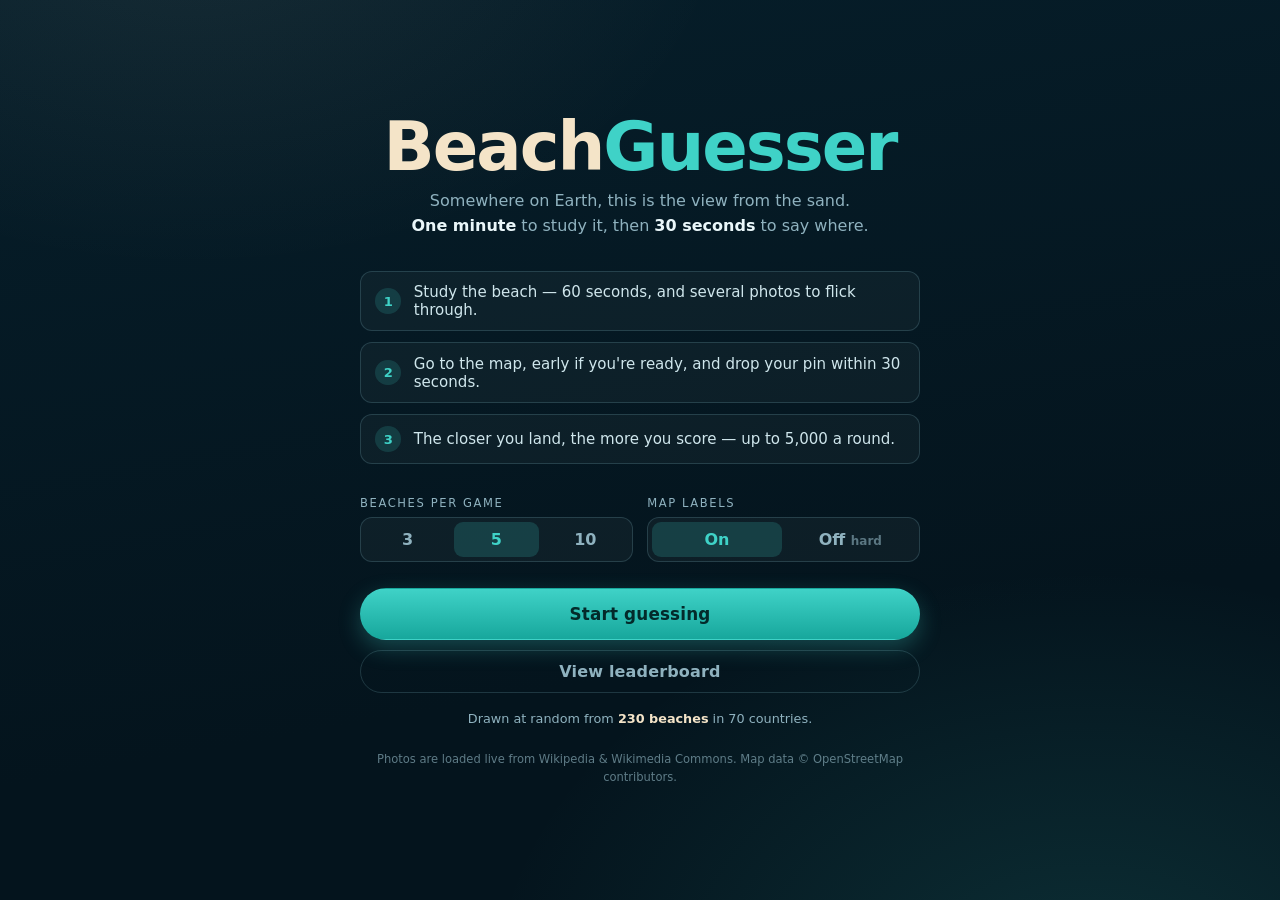
==== commit 9b0833ef: "Rename to Beach Guesser; add leaderboard, photo reports, better photo order Renamed throughout: the " ====
--- a/index.html
+++ b/index.html
@@ -3,7 +3,7 @@
 <head>
 <meta charset="utf-8">
 <meta name="viewport" content="width=device-width, initial-scale=1, viewport-fit=cover">
-<title>Wave Guesser — guess the beach</title>
+<title>Beach Guesser</title>
 <meta name="description" content="A geo-guessing game for beaches. You get a photo of a beach somewhere in the world and 60 seconds to drop a pin on the map.">
 <meta name="theme-color" content="#04141d">
 <link rel="icon" href="data:image/svg+xml,<svg xmlns='http://www.w3.org/2000/svg' viewBox='0 0 100 100'><text y='.9em' font-size='90'>🏖️</text></svg>">
@@ -15,7 +15,7 @@
 <!-- ─────────────────────────  START  ───────────────────────── -->
 <section class="screen screen--start is-active" id="screen-start">
   <div class="start-card">
-    <h1 class="logo">Wave<span>Guesser</span></h1>
+    <h1 class="logo">Beach<span>Guesser</span></h1>
     <p class="tagline">Somewhere on Earth, this is the view from the sand.<br><strong>One minute</strong> to study it, then <strong>30 seconds</strong> to say where.</p>
 
     <ol class="how">
@@ -45,6 +45,7 @@
 
     <button class="btn btn--primary btn--big" id="btn-play">Start guessing</button>
     <p class="best" id="best-line" hidden></p>
+    <button class="btn btn--ghost btn--wide" id="btn-leaderboard">View leaderboard</button>
     <p class="pool-note" id="pool-note"></p>
     <p class="credit-note">Photos are loaded live from Wikipedia &amp; Wikimedia Commons. Map data © OpenStreetMap contributors.</p>
   </div>
@@ -71,7 +72,9 @@
       <button class="iconbtn" id="photo-prev" aria-label="Previous photo of this beach">‹</button>
       <span id="photo-count">1 / 1</span>
       <button class="iconbtn" id="photo-next" aria-label="Next photo of this beach">›</button>
+      <button class="iconbtn iconbtn--flag" id="photo-report" aria-label="Report this photo" title="Report this photo">&#9873;</button>
     </div>
+
 
     <p class="photo-credit" id="photo-credit">Photo from Wikimedia Commons &middot; full credit after you guess</p>
 
@@ -120,6 +123,7 @@
     </div>
     <p class="reveal-fact" id="reveal-fact"></p>
     <p class="reveal-credit" id="reveal-credit"></p>
+    <button class="reportlink" id="reveal-report">&#9873; Report this photo</button>
     <button class="btn btn--primary btn--big" id="btn-next">Next round</button>
   </div>
 </section>
@@ -131,17 +135,55 @@
     <h2 class="final-score"><b id="final-points">0</b><span id="final-max">/ 25,000</span></h2>
     <p class="final-rank" id="final-rank"></p>
     <ul class="breakdown" id="breakdown"></ul>
+    <form class="submitrow" id="submit-row">
+      <label class="sr-only" for="player-name">Your name</label>
+      <input class="namefield" id="player-name" type="text" maxlength="20"
+             placeholder="Your name" autocomplete="nickname">
+      <button class="btn btn--primary" id="btn-submit-score" type="submit">Add to leaderboard</button>
+    </form>
+    <p class="submit-note" id="submit-note"></p>
+
     <div class="final-actions">
       <button class="btn btn--primary btn--big" id="btn-again">Play again</button>
+      <button class="btn btn--ghost" id="btn-view-board">Leaderboard</button>
       <button class="btn btn--ghost" id="btn-home">Change settings</button>
     </div>
   </div>
 </section>
 
+<!-- ──────────────────────  LEADERBOARD  ────────────────────── -->
+<section class="screen screen--board" id="screen-board">
+  <div class="board-card">
+    <p class="reveal-eyebrow" id="board-scope">Leaderboard</p>
+    <h2 class="board-title">Best rounds</h2>
+
+    <div class="segmented segmented--board" role="radiogroup" aria-label="Board length">
+      <button type="button" role="radio" class="seg" data-board="3">3 beaches</button>
+      <button type="button" role="radio" class="seg is-on" data-board="5" aria-checked="true">5 beaches</button>
+      <button type="button" role="radio" class="seg" data-board="10">10 beaches</button>
+    </div>
+
+    <ol class="board" id="board-list"></ol>
+    <p class="board-note" id="board-note"></p>
+    <button class="btn btn--ghost btn--wide" id="btn-board-back">Back</button>
+  </div>
+</section>
+
 <!-- ─────────────────────────  ERROR  ───────────────────────── -->
+<div class="reportbox" id="reportbox" hidden role="dialog" aria-modal="true" aria-label="Report this photo">
+  <div class="reportbox__panel">
+    <p class="reportbox__title">What's wrong with this photo?</p>
+    <p class="reportbox__which" id="report-which"></p>
+    <div class="reportbox__reasons" id="report-reasons"></div>
+    <button class="btn btn--ghost reportbox__cancel" id="report-cancel">Cancel</button>
+  </div>
+</div>
+
 <div class="toast" id="toast" hidden></div>
 
 <script src="vendor/leaflet/leaflet.js"></script>
+<script src="assets/js/config.js"></script>
+<script src="assets/js/backend.js"></script>
 <script src="assets/js/beaches.js"></script>
 <script src="assets/js/photos.js"></script>
 <script src="assets/js/game.js"></script>
--- a/assets/css/style.css
+++ b/assets/css/style.css
@@ -1,5 +1,5 @@
 /* ============================================================
-   Wave Guesser
+   Beach Guesser
    ============================================================ */
 
 :root {
@@ -23,6 +23,10 @@
 
 * { box-sizing: border-box; }
 
+/* An author `display` beats the UA rule for [hidden], which silently leaves
+   "hidden" overlays on screen and swallowing clicks. Make the attribute win. */
+[hidden] { display: none !important; }
+
 html, body {
   height: 100%;
   margin: 0;
@@ -633,6 +637,134 @@
 .breakdown .d { color: var(--muted); font-size: 0.8rem; font-variant-numeric: tabular-nums; }
 .breakdown .p { color: var(--sand); font-weight: 700; font-variant-numeric: tabular-nums; min-width: 4.2ch; text-align: right; }
 .final-actions { display: grid; gap: 0.6rem; }
+
+
+/* ============================================================
+   REPORTING A PHOTO
+   ============================================================ */
+
+.iconbtn--flag { font-size: 0.9rem; opacity: 0.65; }
+.iconbtn--flag:hover { opacity: 1; color: var(--coral); }
+.iconbtn--flag.is-done { color: var(--surf); opacity: 1; }
+
+.reportbox {
+  position: fixed;
+  inset: 0;
+  z-index: 9000;
+  display: grid;
+  place-items: center;
+  background: rgba(2, 12, 18, 0.62);
+  backdrop-filter: blur(3px);
+  padding: 1rem;
+}
+.reportbox__panel {
+  width: min(360px, 100%);
+  background: var(--panel-solid);
+  border: 1px solid var(--line);
+  border-radius: 16px;
+  box-shadow: var(--shadow);
+  padding: 1.1rem;
+  text-align: left;
+}
+.reportbox__title { margin: 0 0 0.3rem; font-size: 1rem; font-weight: 650; }
+.reportbox__which {
+  margin: 0 0 0.85rem;
+  font-size: 0.75rem;
+  color: var(--muted);
+  overflow: hidden;
+  text-overflow: ellipsis;
+  white-space: nowrap;
+}
+.reportbox__reasons { display: grid; gap: 0.4rem; margin-bottom: 0.6rem; }
+.reportbox__reasons button {
+  border: 1px solid var(--line);
+  background: rgba(255, 255, 255, 0.04);
+  color: var(--foam);
+  border-radius: 10px;
+  padding: 0.6rem 0.75rem;
+  font-size: 0.88rem;
+  text-align: left;
+  cursor: pointer;
+}
+.reportbox__reasons button:hover { border-color: var(--surf); background: rgba(63, 210, 199, 0.12); }
+.reportbox__cancel { width: 100%; padding: 0.45rem; font-size: 0.8rem; }
+
+.reportlink {
+  align-self: flex-start;
+  border: 0;
+  background: none;
+  padding: 0;
+  font-size: 0.72rem;
+  color: var(--muted);
+  cursor: pointer;
+  text-decoration: underline;
+  text-underline-offset: 3px;
+}
+.reportlink:hover { color: var(--coral); }
+.reportlink.is-done { color: var(--surf); text-decoration: none; cursor: default; }
+
+/* ============================================================
+   LEADERBOARD
+   ============================================================ */
+
+.screen--board.is-active { display: grid; place-items: center; overflow-y: auto; }
+.screen--board { background: linear-gradient(170deg, #061e2a, var(--deep) 70%); padding: 2rem 1.25rem; }
+.board-card { width: min(520px, 100%); text-align: center; }
+.board-title { margin: 0.35rem 0 1.2rem; font-size: clamp(1.6rem, 5vw, 2.2rem); letter-spacing: -0.02em; }
+.segmented--board { margin-bottom: 1.2rem; }
+
+.board { list-style: none; margin: 0 0 1rem; padding: 0; display: grid; gap: 0.4rem; text-align: left; }
+.board li {
+  display: grid;
+  grid-template-columns: 2rem 1fr auto;
+  align-items: center;
+  gap: 0.7rem;
+  background: rgba(255, 255, 255, 0.035);
+  border: 1px solid var(--line);
+  border-radius: 10px;
+  padding: 0.6rem 0.8rem;
+  font-size: 0.9rem;
+}
+.board li.is-you { border-color: var(--surf); background: rgba(63, 210, 199, 0.1); }
+.board .rank { color: var(--muted); font-variant-numeric: tabular-nums; }
+.board .who { overflow: hidden; text-overflow: ellipsis; white-space: nowrap; }
+.board .pts { color: var(--sand); font-weight: 700; font-variant-numeric: tabular-nums; }
+.board__empty { color: var(--muted); font-size: 0.9rem; padding: 1.4rem 0; }
+
+.board-note {
+  margin: 0 0 1.4rem;
+  font-size: 0.75rem;
+  line-height: 1.6;
+  color: rgba(143, 178, 191, 0.8);
+}
+
+.submitrow { display: flex; gap: 0.5rem; margin: 0 0 0.5rem; }
+.namefield {
+  flex: 1;
+  min-width: 0;
+  background: rgba(255, 255, 255, 0.05);
+  border: 1px solid var(--line);
+  border-radius: 999px;
+  color: var(--foam);
+  padding: 0.7rem 1.1rem;
+  font: inherit;
+  font-size: 0.95rem;
+}
+.namefield:focus { outline: none; border-color: var(--surf); }
+.namefield::placeholder { color: var(--muted); }
+.submit-note { margin: 0 0 1.4rem; font-size: 0.78rem; color: var(--muted); min-height: 1.2em; }
+
+.btn--wide { width: 100%; margin-top: 0.6rem; }
+
+.sr-only {
+  position: absolute;
+  width: 1px; height: 1px;
+  padding: 0; margin: -1px;
+  overflow: hidden;
+  clip: rect(0 0 0 0);
+  white-space: nowrap;
+  border: 0;
+}
 
 /* ============================================================
    MAP MARKERS + TOAST
@@ -723,6 +855,8 @@
   .reveal-thumb { aspect-ratio: 16 / 7; }
 
   .options { flex-direction: column; }
+  .submitrow { flex-direction: column; }
+  .submitrow .btn { width: 100%; }
 }
 
 @media (prefers-reduced-motion: reduce) {
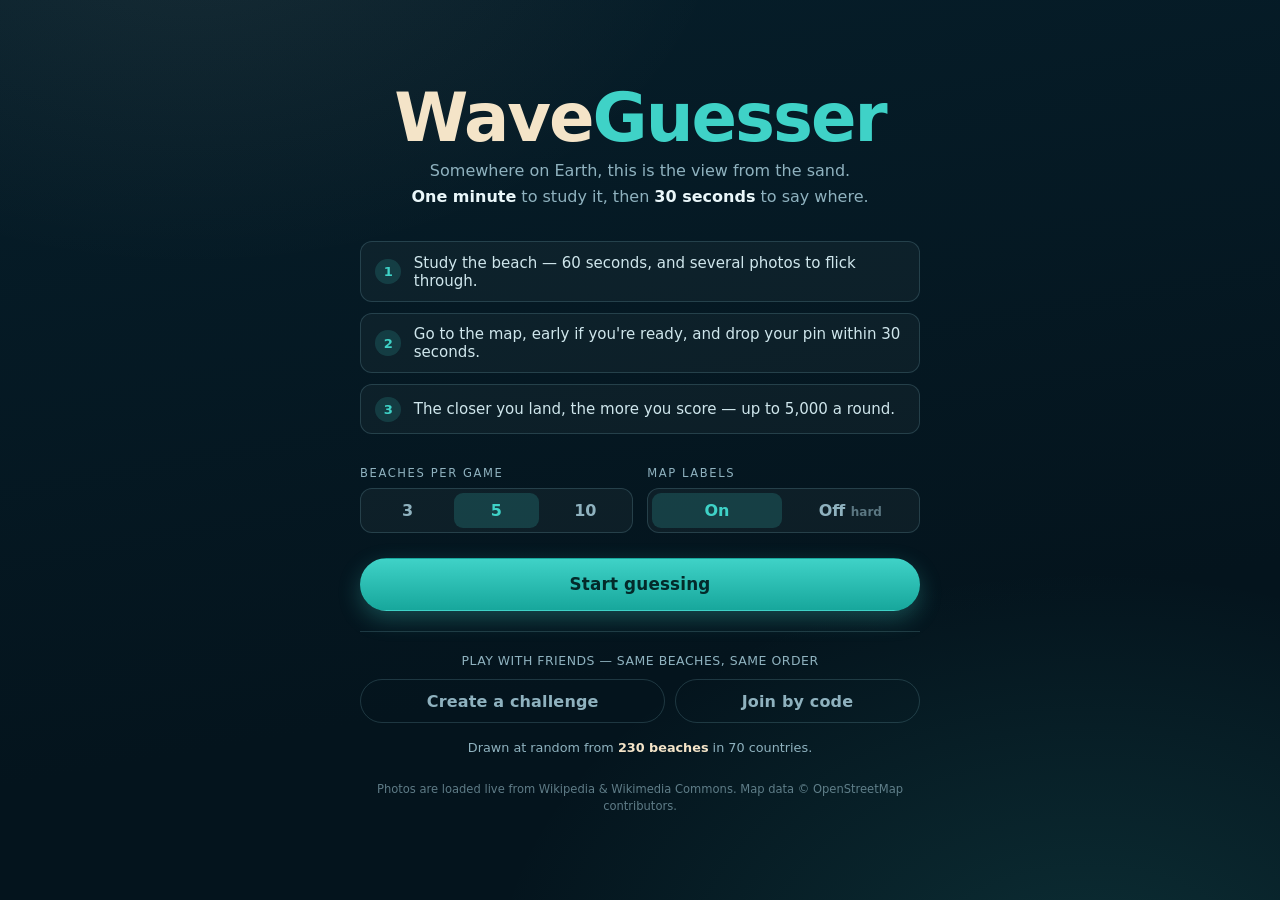
==== commit 66653391: "Add GeoGuessr-style challenge mode (shared-seed multiplayer) Players can now compete on the identica" ====
--- a/index.html
+++ b/index.html
@@ -3,7 +3,7 @@
 <head>
 <meta charset="utf-8">
 <meta name="viewport" content="width=device-width, initial-scale=1, viewport-fit=cover">
-<title>Beach Guesser</title>
+<title>Wave Guesser — guess the beach</title>
 <meta name="description" content="A geo-guessing game for beaches. You get a photo of a beach somewhere in the world and 60 seconds to drop a pin on the map.">
 <meta name="theme-color" content="#04141d">
 <link rel="icon" href="data:image/svg+xml,<svg xmlns='http://www.w3.org/2000/svg' viewBox='0 0 100 100'><text y='.9em' font-size='90'>🏖️</text></svg>">
@@ -15,8 +15,10 @@
 <!-- ─────────────────────────  START  ───────────────────────── -->
 <section class="screen screen--start is-active" id="screen-start">
   <div class="start-card">
-    <h1 class="logo">Beach<span>Guesser</span></h1>
+    <h1 class="logo">Wave<span>Guesser</span></h1>
     <p class="tagline">Somewhere on Earth, this is the view from the sand.<br><strong>One minute</strong> to study it, then <strong>30 seconds</strong> to say where.</p>
+
+    <p class="invite" id="invite" hidden></p>
 
     <ol class="how">
       <li><span>1</span> Study the beach — 60 seconds, and several photos to flick through.</li>
@@ -44,8 +46,28 @@
     </div>
 
     <button class="btn btn--primary btn--big" id="btn-play">Start guessing</button>
+
+    <div class="friends">
+      <p class="friends__lead">Play with friends — same beaches, same order</p>
+      <div class="friends__actions">
+        <button type="button" class="btn btn--ghost" id="btn-create-challenge">Create a challenge</button>
+        <button type="button" class="btn btn--ghost" id="btn-join-toggle">Join by code</button>
+      </div>
+      <form class="friends__join" id="join-row" hidden>
+        <input id="join-code" type="text" autocomplete="off" autocapitalize="characters" spellcheck="false" placeholder="Paste challenge link or code" aria-label="Challenge link or code">
+        <button type="submit" class="btn btn--primary" id="btn-join">Join</button>
+      </form>
+      <div class="friends__share" id="share-box" hidden>
+        <p class="friends__code">Challenge code <b id="share-code">—</b></p>
+        <div class="friends__actions">
+          <button type="button" class="btn btn--ghost" id="btn-copy-link">Copy link</button>
+          <button type="button" class="btn btn--ghost" id="btn-copy-code">Copy code</button>
+        </div>
+        <p class="muted friends__note">Send this to friends. Everyone plays the same beaches, then compares scores at the end.</p>
+      </div>
+    </div>
+
     <p class="best" id="best-line" hidden></p>
-    <button class="btn btn--ghost btn--wide" id="btn-leaderboard">View leaderboard</button>
     <p class="pool-note" id="pool-note"></p>
     <p class="credit-note">Photos are loaded live from Wikipedia &amp; Wikimedia Commons. Map data © OpenStreetMap contributors.</p>
   </div>
@@ -72,9 +94,7 @@
       <button class="iconbtn" id="photo-prev" aria-label="Previous photo of this beach">‹</button>
       <span id="photo-count">1 / 1</span>
       <button class="iconbtn" id="photo-next" aria-label="Next photo of this beach">›</button>
-      <button class="iconbtn iconbtn--flag" id="photo-report" aria-label="Report this photo" title="Report this photo">&#9873;</button>
     </div>
-
 
     <p class="photo-credit" id="photo-credit">Photo from Wikimedia Commons &middot; full credit after you guess</p>
 
@@ -123,7 +143,6 @@
     </div>
     <p class="reveal-fact" id="reveal-fact"></p>
     <p class="reveal-credit" id="reveal-credit"></p>
-    <button class="reportlink" id="reveal-report">&#9873; Report this photo</button>
     <button class="btn btn--primary btn--big" id="btn-next">Next round</button>
   </div>
 </section>
@@ -135,55 +154,24 @@
     <h2 class="final-score"><b id="final-points">0</b><span id="final-max">/ 25,000</span></h2>
     <p class="final-rank" id="final-rank"></p>
     <ul class="breakdown" id="breakdown"></ul>
-    <form class="submitrow" id="submit-row">
-      <label class="sr-only" for="player-name">Your name</label>
-      <input class="namefield" id="player-name" type="text" maxlength="20"
-             placeholder="Your name" autocomplete="nickname">
-      <button class="btn btn--primary" id="btn-submit-score" type="submit">Add to leaderboard</button>
-    </form>
-    <p class="submit-note" id="submit-note"></p>
-
+    <div class="final-share" id="final-share" hidden>
+      <p class="friends__code">Challenge <b id="final-code">—</b> · compare with your friends</p>
+      <div class="friends__actions">
+        <button type="button" class="btn btn--ghost" id="btn-copy-result">Copy my result</button>
+        <button type="button" class="btn btn--ghost" id="btn-copy-challenge">Copy challenge link</button>
+      </div>
+    </div>
     <div class="final-actions">
       <button class="btn btn--primary btn--big" id="btn-again">Play again</button>
-      <button class="btn btn--ghost" id="btn-view-board">Leaderboard</button>
       <button class="btn btn--ghost" id="btn-home">Change settings</button>
     </div>
   </div>
 </section>
 
-<!-- ──────────────────────  LEADERBOARD  ────────────────────── -->
-<section class="screen screen--board" id="screen-board">
-  <div class="board-card">
-    <p class="reveal-eyebrow" id="board-scope">Leaderboard</p>
-    <h2 class="board-title">Best rounds</h2>
-
-    <div class="segmented segmented--board" role="radiogroup" aria-label="Board length">
-      <button type="button" role="radio" class="seg" data-board="3">3 beaches</button>
-      <button type="button" role="radio" class="seg is-on" data-board="5" aria-checked="true">5 beaches</button>
-      <button type="button" role="radio" class="seg" data-board="10">10 beaches</button>
-    </div>
-
-    <ol class="board" id="board-list"></ol>
-    <p class="board-note" id="board-note"></p>
-    <button class="btn btn--ghost btn--wide" id="btn-board-back">Back</button>
-  </div>
-</section>
-
 <!-- ─────────────────────────  ERROR  ───────────────────────── -->
-<div class="reportbox" id="reportbox" hidden role="dialog" aria-modal="true" aria-label="Report this photo">
-  <div class="reportbox__panel">
-    <p class="reportbox__title">What's wrong with this photo?</p>
-    <p class="reportbox__which" id="report-which"></p>
-    <div class="reportbox__reasons" id="report-reasons"></div>
-    <button class="btn btn--ghost reportbox__cancel" id="report-cancel">Cancel</button>
-  </div>
-</div>
-
 <div class="toast" id="toast" hidden></div>
 
 <script src="vendor/leaflet/leaflet.js"></script>
-<script src="assets/js/config.js"></script>
-<script src="assets/js/backend.js"></script>
 <script src="assets/js/beaches.js"></script>
 <script src="assets/js/photos.js"></script>
 <script src="assets/js/game.js"></script>
--- a/assets/css/style.css
+++ b/assets/css/style.css
@@ -1,5 +1,5 @@
 /* ============================================================
-   Beach Guesser
+   Wave Guesser
    ============================================================ */
 
 :root {
@@ -23,8 +23,7 @@
 
 * { box-sizing: border-box; }
 
-/* An author `display` beats the UA rule for [hidden], which silently leaves
-   "hidden" overlays on screen and swallowing clicks. Make the attribute win. */
+/* The hidden attribute must win over any display rule below (flex rows etc.). */
 [hidden] { display: none !important; }
 
 html, body {
@@ -213,6 +212,78 @@
 .pool-note b { color: var(--sand); }
 
 .best { margin: 1rem 0 0; color: var(--sand); font-size: 0.9rem; }
+
+/* ---- challenges (shared-seed multiplayer) ---- */
+.invite {
+  margin: 0 0 1.3rem;
+  padding: 0.7rem 0.9rem;
+  border: 1px solid var(--surf);
+  border-radius: var(--radius);
+  background: rgba(63, 210, 199, 0.1);
+  color: var(--foam);
+  font-size: 0.86rem;
+  line-height: 1.5;
+}
+.invite b { color: var(--surf); }
+
+.friends {
+  margin: 1.3rem 0 0;
+  padding-top: 1.3rem;
+  border-top: 1px solid var(--line);
+}
+.friends__lead {
+  margin: 0 0 0.7rem;
+  font-size: 0.78rem;
+  letter-spacing: 0.04em;
+  text-transform: uppercase;
+  color: var(--muted);
+}
+.friends__actions {
+  display: flex;
+  gap: 0.6rem;
+  flex-wrap: wrap;
+}
+.friends__actions .btn { flex: 1 1 auto; }
+.friends__join {
+  display: flex;
+  gap: 0.6rem;
+  margin-top: 0.7rem;
+}
+.friends__join input {
+  flex: 1 1 auto;
+  min-width: 0;
+  padding: 0.7rem 1rem;
+  border: 1px solid var(--line);
+  border-radius: 999px;
+  background: rgba(4, 20, 29, 0.6);
+  color: var(--foam);
+  font: inherit;
+}
+.friends__join input:focus {
+  outline: none;
+  border-color: var(--surf);
+}
+.friends__join input::placeholder { color: var(--muted); }
+.friends__share { margin-top: 0.9rem; }
+.friends__code {
+  margin: 0 0 0.7rem;
+  color: var(--foam);
+  font-size: 0.9rem;
+}
+.friends__code b {
+  color: var(--sand);
+  letter-spacing: 0.08em;
+  font-variant-numeric: tabular-nums;
+}
+.friends__note { margin: 0.7rem 0 0; font-size: 0.76rem; line-height: 1.5; }
+
+.final-share {
+  margin: 0.4rem 0 1.2rem;
+  padding-top: 1.1rem;
+  border-top: 1px solid var(--line);
+}
+.final-share .friends__actions { margin-top: 0.2rem; }
+
 .credit-note {
   margin: 1.6rem 0 0;
   font-size: 0.72rem;
@@ -637,134 +708,6 @@
 .breakdown .d { color: var(--muted); font-size: 0.8rem; font-variant-numeric: tabular-nums; }
 .breakdown .p { color: var(--sand); font-weight: 700; font-variant-numeric: tabular-nums; min-width: 4.2ch; text-align: right; }
 .final-actions { display: grid; gap: 0.6rem; }
-
-
-/* ============================================================
-   REPORTING A PHOTO
-   ============================================================ */
-
-.iconbtn--flag { font-size: 0.9rem; opacity: 0.65; }
-.iconbtn--flag:hover { opacity: 1; color: var(--coral); }
-.iconbtn--flag.is-done { color: var(--surf); opacity: 1; }
-
-.reportbox {
-  position: fixed;
-  inset: 0;
-  z-index: 9000;
-  display: grid;
-  place-items: center;
-  background: rgba(2, 12, 18, 0.62);
-  backdrop-filter: blur(3px);
-  padding: 1rem;
-}
-.reportbox__panel {
-  width: min(360px, 100%);
-  background: var(--panel-solid);
-  border: 1px solid var(--line);
-  border-radius: 16px;
-  box-shadow: var(--shadow);
-  padding: 1.1rem;
-  text-align: left;
-}
-.reportbox__title { margin: 0 0 0.3rem; font-size: 1rem; font-weight: 650; }
-.reportbox__which {
-  margin: 0 0 0.85rem;
-  font-size: 0.75rem;
-  color: var(--muted);
-  overflow: hidden;
-  text-overflow: ellipsis;
-  white-space: nowrap;
-}
-.reportbox__reasons { display: grid; gap: 0.4rem; margin-bottom: 0.6rem; }
-.reportbox__reasons button {
-  border: 1px solid var(--line);
-  background: rgba(255, 255, 255, 0.04);
-  color: var(--foam);
-  border-radius: 10px;
-  padding: 0.6rem 0.75rem;
-  font-size: 0.88rem;
-  text-align: left;
-  cursor: pointer;
-}
-.reportbox__reasons button:hover { border-color: var(--surf); background: rgba(63, 210, 199, 0.12); }
-.reportbox__cancel { width: 100%; padding: 0.45rem; font-size: 0.8rem; }
-
-.reportlink {
-  align-self: flex-start;
-  border: 0;
-  background: none;
-  padding: 0;
-  font-size: 0.72rem;
-  color: var(--muted);
-  cursor: pointer;
-  text-decoration: underline;
-  text-underline-offset: 3px;
-}
-.reportlink:hover { color: var(--coral); }
-.reportlink.is-done { color: var(--surf); text-decoration: none; cursor: default; }
-
-/* ============================================================
-   LEADERBOARD
-   ============================================================ */
-
-.screen--board.is-active { display: grid; place-items: center; overflow-y: auto; }
-.screen--board { background: linear-gradient(170deg, #061e2a, var(--deep) 70%); padding: 2rem 1.25rem; }
-.board-card { width: min(520px, 100%); text-align: center; }
-.board-title { margin: 0.35rem 0 1.2rem; font-size: clamp(1.6rem, 5vw, 2.2rem); letter-spacing: -0.02em; }
-.segmented--board { margin-bottom: 1.2rem; }
-
-.board { list-style: none; margin: 0 0 1rem; padding: 0; display: grid; gap: 0.4rem; text-align: left; }
-.board li {
-  display: grid;
-  grid-template-columns: 2rem 1fr auto;
-  align-items: center;
-  gap: 0.7rem;
-  background: rgba(255, 255, 255, 0.035);
-  border: 1px solid var(--line);
-  border-radius: 10px;
-  padding: 0.6rem 0.8rem;
-  font-size: 0.9rem;
-}
-.board li.is-you { border-color: var(--surf); background: rgba(63, 210, 199, 0.1); }
-.board .rank { color: var(--muted); font-variant-numeric: tabular-nums; }
-.board .who { overflow: hidden; text-overflow: ellipsis; white-space: nowrap; }
-.board .pts { color: var(--sand); font-weight: 700; font-variant-numeric: tabular-nums; }
-.board__empty { color: var(--muted); font-size: 0.9rem; padding: 1.4rem 0; }
-
-.board-note {
-  margin: 0 0 1.4rem;
-  font-size: 0.75rem;
-  line-height: 1.6;
-  color: rgba(143, 178, 191, 0.8);
-}
-
-.submitrow { display: flex; gap: 0.5rem; margin: 0 0 0.5rem; }
-.namefield {
-  flex: 1;
-  min-width: 0;
-  background: rgba(255, 255, 255, 0.05);
-  border: 1px solid var(--line);
-  border-radius: 999px;
-  color: var(--foam);
-  padding: 0.7rem 1.1rem;
-  font: inherit;
-  font-size: 0.95rem;
-}
-.namefield:focus { outline: none; border-color: var(--surf); }
-.namefield::placeholder { color: var(--muted); }
-.submit-note { margin: 0 0 1.4rem; font-size: 0.78rem; color: var(--muted); min-height: 1.2em; }
-
-.btn--wide { width: 100%; margin-top: 0.6rem; }
-
-.sr-only {
-  position: absolute;
-  width: 1px; height: 1px;
-  padding: 0; margin: -1px;
-  overflow: hidden;
-  clip: rect(0 0 0 0);
-  white-space: nowrap;
-  border: 0;
-}
 
 /* ============================================================
    MAP MARKERS + TOAST
@@ -855,8 +798,6 @@
   .reveal-thumb { aspect-ratio: 16 / 7; }
 
   .options { flex-direction: column; }
-  .submitrow { flex-direction: column; }
-  .submitrow .btn { width: 100%; }
 }
 
 @media (prefers-reduced-motion: reduce) {
